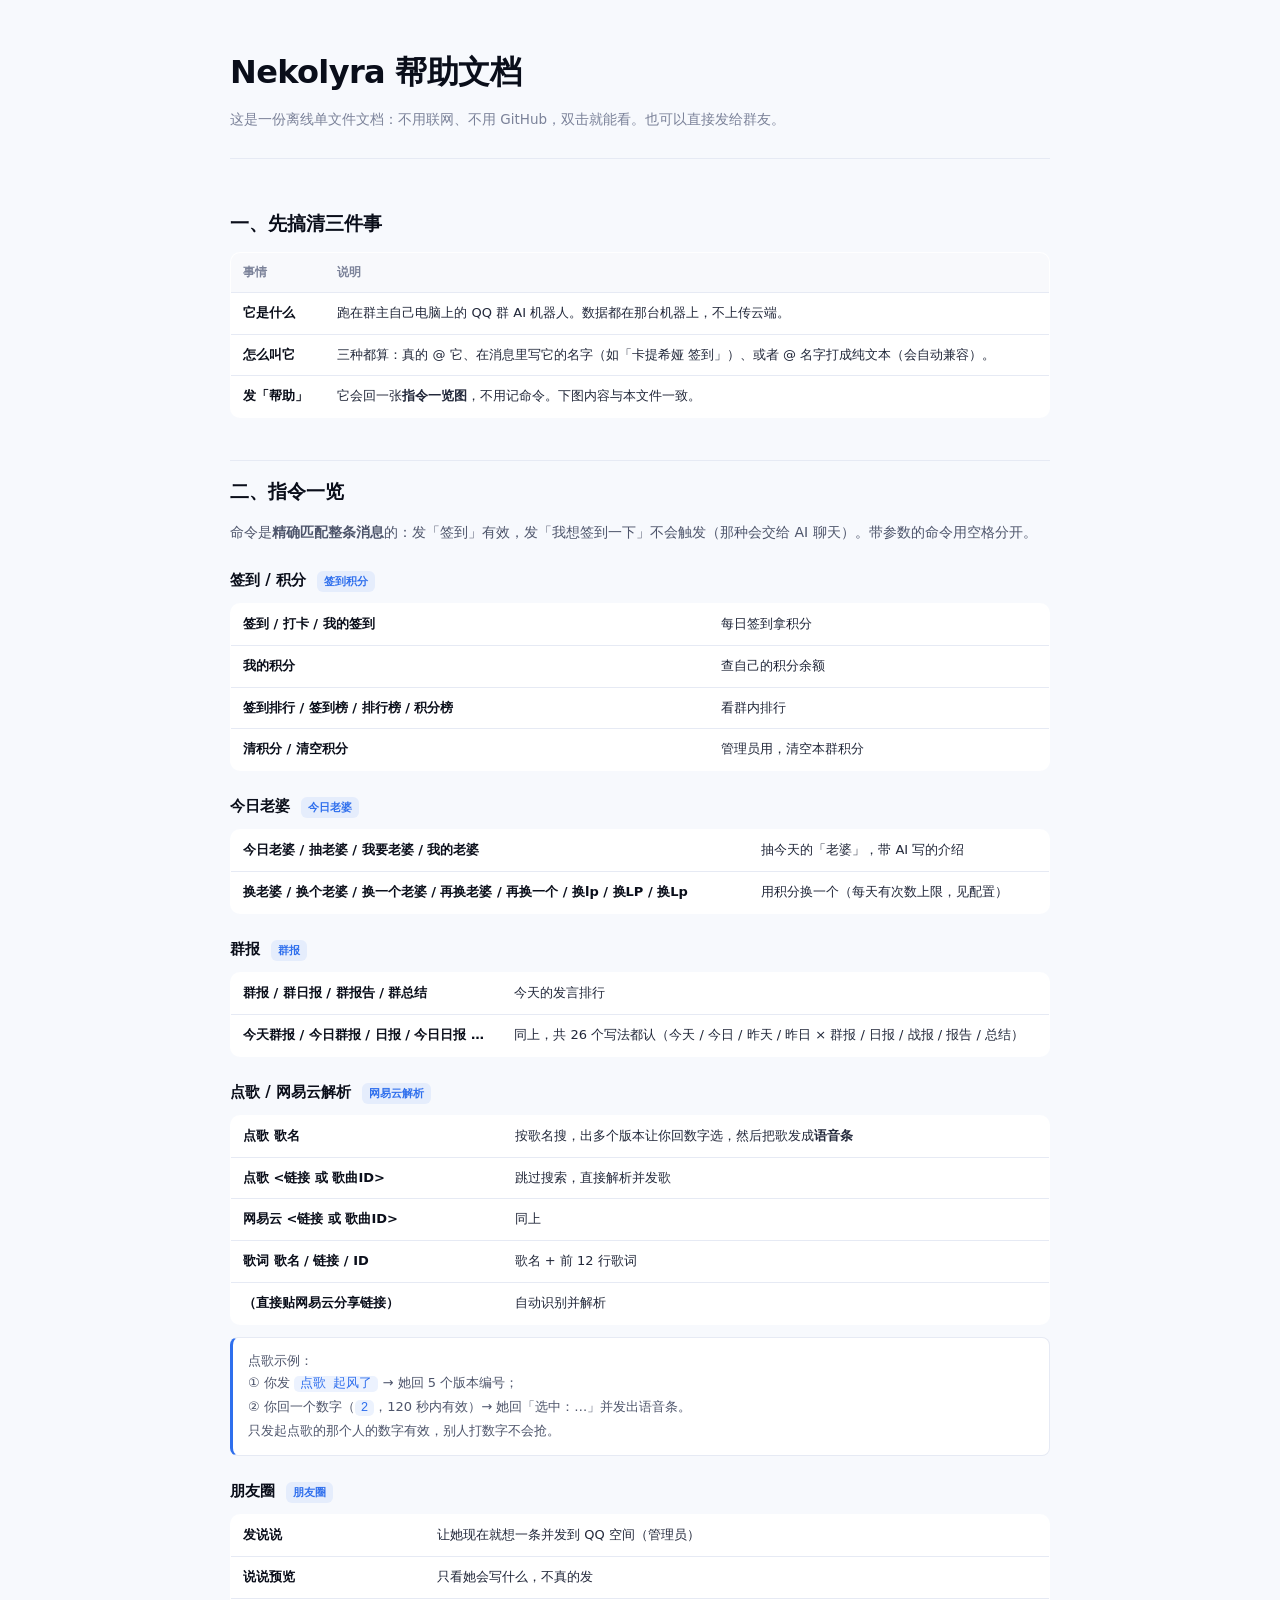
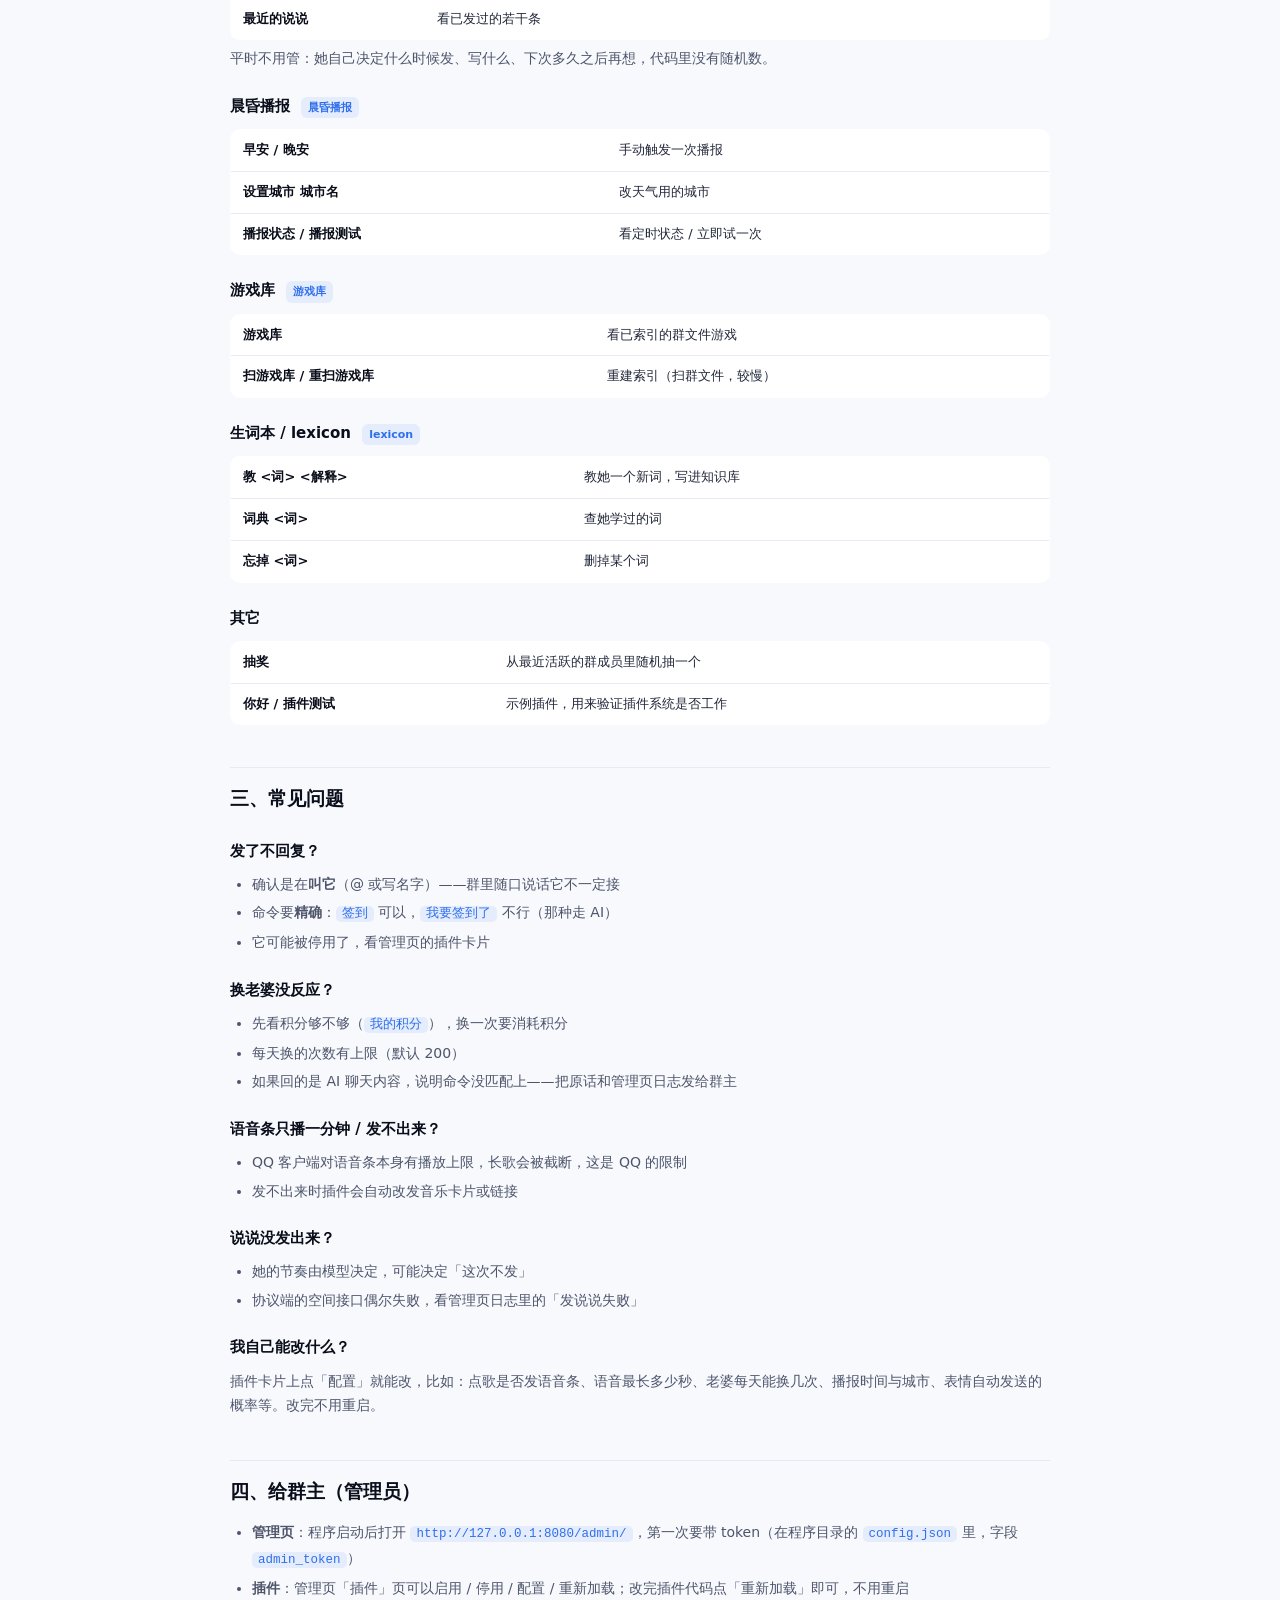
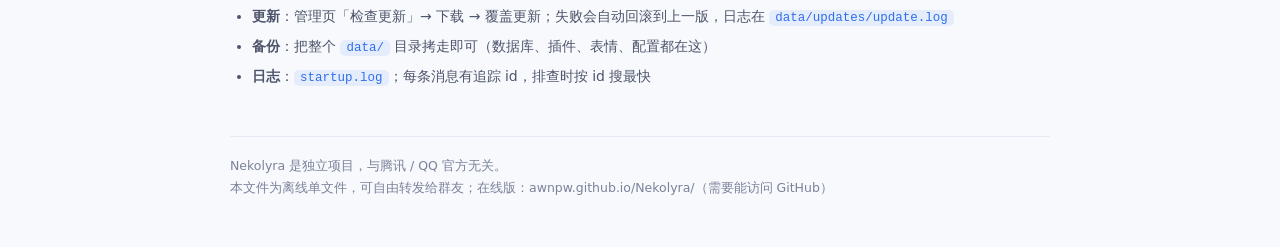
==== docs/help.html @ 8eb549a6 "站点更新 2026-10-25 00:16" ====
<!DOCTYPE html>
<html lang="zh-CN">
<head>
<meta charset="UTF-8">
<meta name="viewport" content="width=device-width, initial-scale=1.0">
<title>Nekolyra 帮助文档</title>
<style>
  :root{
    --ink:#0a0e1a; --text:#22283a; --text-2:#4e556b; --text-3:#7b8299;
    --bg:#f7f9fd; --card:#fff; --line:#e6eaf4; --blue:#2f6fed; --blue-soft:rgba(47,111,237,.09);
    --shadow:0 1px 2px rgba(16,24,40,.04),0 12px 32px -12px rgba(16,24,40,.12);
  }
  @media (prefers-color-scheme: dark){
    :root{--ink:#eef3fb;--text:#dbe3f3;--text-2:#a9b4cc;--text-3:#7f8aa6;
      --bg:#0b1120;--card:#121a2e;--line:#1e2942;--blue:#6aa9ff;--blue-soft:rgba(106,169,255,.13);
      --shadow:0 1px 2px rgba(0,0,0,.3),0 16px 40px -16px rgba(0,0,0,.6);}
  }
  *{box-sizing:border-box;margin:0;padding:0}
  body{font-family:system-ui,-apple-system,"Segoe UI","Microsoft YaHei",sans-serif;
    background:var(--bg);color:var(--text);line-height:1.75;-webkit-font-smoothing:antialiased}
  .wrap{max-width:860px;margin:0 auto;padding:0 20px 60px}
  header{padding:44px 0 26px;border-bottom:1px solid var(--line);margin-bottom:34px}
  h1{font-size:clamp(24px,4vw,32px);color:var(--ink);letter-spacing:-.02em}
  .sub{color:var(--text-3);font-size:13.5px;margin-top:8px}
  h2{font-size:19px;color:var(--ink);margin:42px 0 12px;padding-top:14px;border-top:1px solid var(--line)}
  h2:first-of-type{border-top:none;margin-top:0}
  h3{font-size:15px;color:var(--ink);margin:22px 0 8px}
  p,li{font-size:14px;color:var(--text-2)}
  ul,ol{margin:8px 0 8px 22px}
  li{margin:4px 0}
  code{background:var(--blue-soft);color:var(--blue);padding:1px 6px;border-radius:5px;
    font-family:ui-monospace,Consolas,monospace;font-size:12.5px}
  table{width:100%;border-collapse:collapse;margin:10px 0 6px;font-size:13px;
    background:var(--card);border:1px solid var(--line);border-radius:10px;overflow:hidden}
  th,td{padding:9px 12px;text-align:left;border-bottom:1px solid var(--line);vertical-align:top}
  th{font-size:12px;color:var(--text-3);font-weight:600;background:color-mix(in srgb,var(--line) 30%,transparent)}
  tr:last-child td{border-bottom:none}
  td:first-child{white-space:nowrap;color:var(--ink);font-weight:600}
  .note{background:var(--card);border:1px solid var(--line);border-left:3px solid var(--blue);
    border-radius:8px;padding:12px 15px;margin:12px 0;font-size:13px;color:var(--text-2)}
  .demo{background:var(--card);border:1px solid var(--line);border-radius:10px;padding:14px 16px;
    font-size:13px;line-height:1.9;color:var(--text-2);white-space:pre-wrap;margin:12px 0;
    font-family:ui-monospace,Consolas,"Microsoft YaHei",monospace}
  footer{margin-top:46px;padding-top:18px;border-top:1px solid var(--line);
    font-size:12.5px;color:var(--text-3)}
  .tag{display:inline-block;padding:1px 7px;border-radius:6px;font-size:11px;
    background:var(--blue-soft);color:var(--blue);margin-left:6px}
  @media print{ body{background:#fff} h2{page-break-after:avoid} table{page-break-inside:avoid} }
</style>
</head>
<body>
<div class="wrap">

<header>
  <h1>Nekolyra 帮助文档</h1>
  <p class="sub">这是一份离线单文件文档：不用联网、不用 GitHub，双击就能看。也可以直接发给群友。</p>
</header>

<h2>一、先搞清三件事</h2>
<table>
  <tr><th>事情</th><th>说明</th></tr>
  <tr><td>它是什么</td><td>跑在群主自己电脑上的 QQ 群 AI 机器人。数据都在那台机器上，不上传云端。</td></tr>
  <tr><td>怎么叫它</td><td>三种都算：真的 @ 它、在消息里写它的名字（如「卡提希娅 签到」）、或者 @ 名字打成纯文本（会自动兼容）。</td></tr>
  <tr><td>发「帮助」</td><td>它会回一张<b>指令一览图</b>，不用记命令。下图内容与本文件一致。</td></tr>
</table>

<h2>二、指令一览</h2>
<p>命令是<b>精确匹配整条消息</b>的：发「签到」有效，发「我想签到一下」不会触发（那种会交给 AI 聊天）。带参数的命令用空格分开。</p>

<h3>签到 / 积分 <span class="tag">签到积分</span></h3>
<table>
  <tr><td>签到 / 打卡 / 我的签到</td><td>每日签到拿积分</td></tr>
  <tr><td>我的积分</td><td>查自己的积分余额</td></tr>
  <tr><td>签到排行 / 签到榜 / 排行榜 / 积分榜</td><td>看群内排行</td></tr>
  <tr><td>清积分 / 清空积分</td><td>管理员用，清空本群积分</td></tr>
</table>

<h3>今日老婆 <span class="tag">今日老婆</span></h3>
<table>
  <tr><td>今日老婆 / 抽老婆 / 我要老婆 / 我的老婆</td><td>抽今天的「老婆」，带 AI 写的介绍</td></tr>
  <tr><td>换老婆 / 换个老婆 / 换一个老婆 / 再换老婆 / 再换一个 / 换lp / 换LP / 换Lp</td><td>用积分换一个（每天有次数上限，见配置）</td></tr>
</table>

<h3>群报 <span class="tag">群报</span></h3>
<table>
  <tr><td>群报 / 群日报 / 群报告 / 群总结</td><td>今天的发言排行</td></tr>
  <tr><td>今天群报 / 今日群报 / 日报 / 今日日报 …</td><td>同上，共 26 个写法都认（今天 / 今日 / 昨天 / 昨日 × 群报 / 日报 / 战报 / 报告 / 总结）</td></tr>
</table>

<h3>点歌 / 网易云解析 <span class="tag">网易云解析</span></h3>
<table>
  <tr><td>点歌 歌名</td><td>按歌名搜，出多个版本让你回数字选，然后把歌发成<b>语音条</b></td></tr>
  <tr><td>点歌 &lt;链接 或 歌曲ID&gt;</td><td>跳过搜索，直接解析并发歌</td></tr>
  <tr><td>网易云 &lt;链接 或 歌曲ID&gt;</td><td>同上</td></tr>
  <tr><td>歌词 歌名 / 链接 / ID</td><td>歌名 + 前 12 行歌词</td></tr>
  <tr><td>（直接贴网易云分享链接）</td><td>自动识别并解析</td></tr>
</table>
<div class="note">
  点歌示例：<br>
  ① 你发 <code>点歌 起风了</code> → 她回 5 个版本编号；<br>
  ② 你回一个数字（<code>2</code>，120 秒内有效）→ 她回「选中：…」并发出语音条。<br>
  只发起点歌的那个人的数字有效，别人打数字不会抢。
</div>

<h3>朋友圈 <span class="tag">朋友圈</span></h3>
<table>
  <tr><td>发说说</td><td>让她现在就想一条并发到 QQ 空间（管理员）</td></tr>
  <tr><td>说说预览</td><td>只看她会写什么，不真的发</td></tr>
  <tr><td>最近的说说</td><td>看已发过的若干条</td></tr>
</table>
<p>平时不用管：她自己决定什么时候发、写什么、下次多久之后再想，代码里没有随机数。</p>

<h3>晨昏播报 <span class="tag">晨昏播报</span></h3>
<table>
  <tr><td>早安 / 晚安</td><td>手动触发一次播报</td></tr>
  <tr><td>设置城市 城市名</td><td>改天气用的城市</td></tr>
  <tr><td>播报状态 / 播报测试</td><td>看定时状态 / 立即试一次</td></tr>
</table>

<h3>游戏库 <span class="tag">游戏库</span></h3>
<table>
  <tr><td>游戏库</td><td>看已索引的群文件游戏</td></tr>
  <tr><td>扫游戏库 / 重扫游戏库</td><td>重建索引（扫群文件，较慢）</td></tr>
</table>

<h3>生词本 / lexicon <span class="tag">lexicon</span></h3>
<table>
  <tr><td>教 &lt;词&gt; &lt;解释&gt;</td><td>教她一个新词，写进知识库</td></tr>
  <tr><td>词典 &lt;词&gt;</td><td>查她学过的词</td></tr>
  <tr><td>忘掉 &lt;词&gt;</td><td>删掉某个词</td></tr>
</table>

<h3>其它</h3>
<table>
  <tr><td>抽奖</td><td>从最近活跃的群成员里随机抽一个</td></tr>
  <tr><td>你好 / 插件测试</td><td>示例插件，用来验证插件系统是否工作</td></tr>
</table>

<h2>三、常见问题</h2>

<h3>发了不回复？</h3>
<ul>
  <li>确认是在<b>叫它</b>（@ 或写名字）——群里随口说话它不一定接</li>
  <li>命令要<b>精确</b>：<code>签到</code> 可以，<code>我要签到了</code> 不行（那种走 AI）</li>
  <li>它可能被停用了，看管理页的插件卡片</li>
</ul>

<h3>换老婆没反应？</h3>
<ul>
  <li>先看积分够不够（<code>我的积分</code>），换一次要消耗积分</li>
  <li>每天换的次数有上限（默认 200）</li>
  <li>如果回的是 AI 聊天内容，说明命令没匹配上——把原话和管理页日志发给群主</li>
</ul>

<h3>语音条只播一分钟 / 发不出来？</h3>
<ul>
  <li>QQ 客户端对语音条本身有播放上限，长歌会被截断，这是 QQ 的限制</li>
  <li>发不出来时插件会自动改发音乐卡片或链接</li>
</ul>

<h3>说说没发出来？</h3>
<ul>
  <li>她的节奏由模型决定，可能决定「这次不发」</li>
  <li>协议端的空间接口偶尔失败，看管理页日志里的「发说说失败」</li>
</ul>

<h3>我自己能改什么？</h3>
<p>插件卡片上点「配置」就能改，比如：点歌是否发语音条、语音最长多少秒、老婆每天能换几次、播报时间与城市、表情自动发送的概率等。改完不用重启。</p>

<h2>四、给群主（管理员）</h2>
<ul>
  <li><b>管理页</b>：程序启动后打开 <code>http://127.0.0.1:8080/admin/</code>，第一次要带 token（在程序目录的 <code>config.json</code> 里，字段 <code>admin_token</code>）</li>
  <li><b>插件</b>：管理页「插件」页可以启用 / 停用 / 配置 / 重新加载；改完插件代码点「重新加载」即可，不用重启</li>
  <li><b>更新</b>：管理页「检查更新」→ 下载 → 覆盖更新；失败会自动回滚到上一版，日志在 <code>data/updates/update.log</code></li>
  <li><b>备份</b>：把整个 <code>data/</code> 目录拷走即可（数据库、插件、表情、配置都在这）</li>
  <li><b>日志</b>：<code>startup.log</code>；每条消息有追踪 id，排查时按 id 搜最快</li>
</ul>

<footer>
  Nekolyra 是独立项目，与腾讯 / QQ 官方无关。<br>
  本文件为离线单文件，可自由转发给群友；在线版：awnpw.github.io/Nekolyra/（需要能访问 GitHub）
</footer>

</div>
</body>
</html>
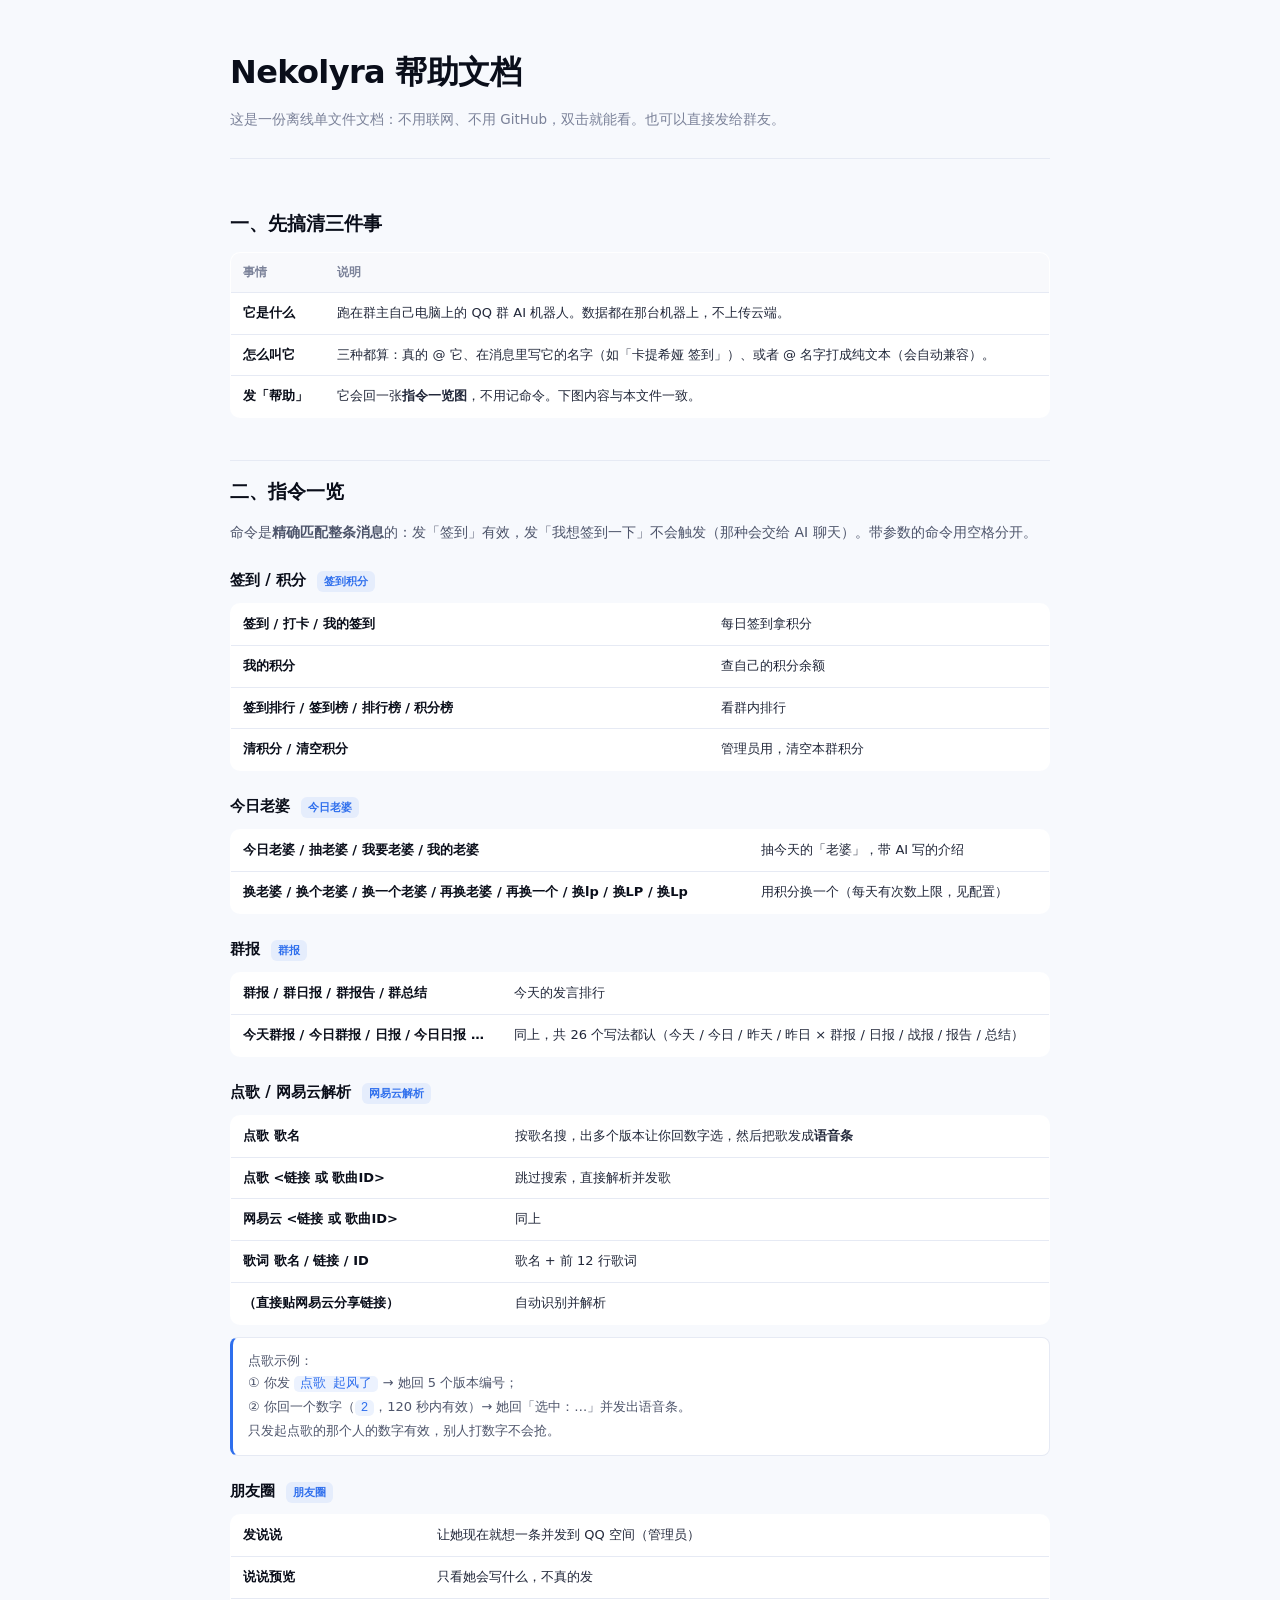
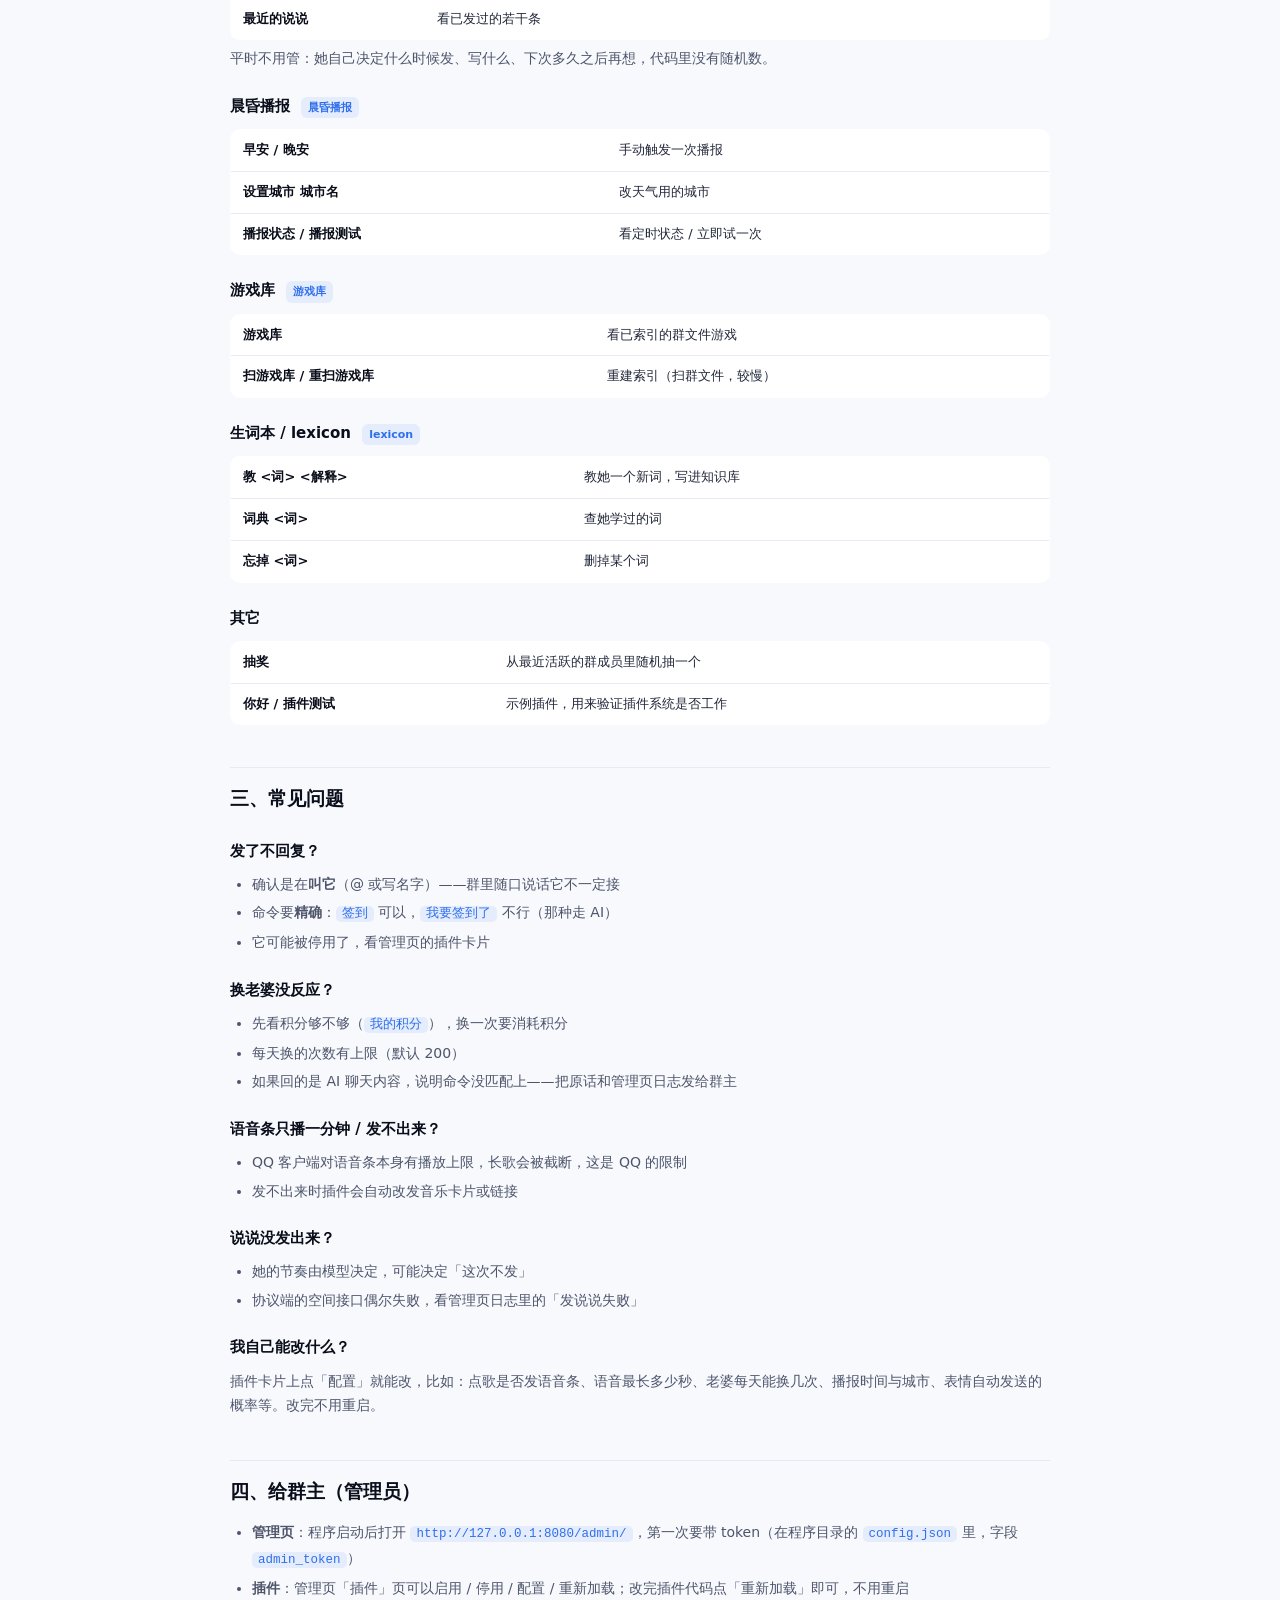
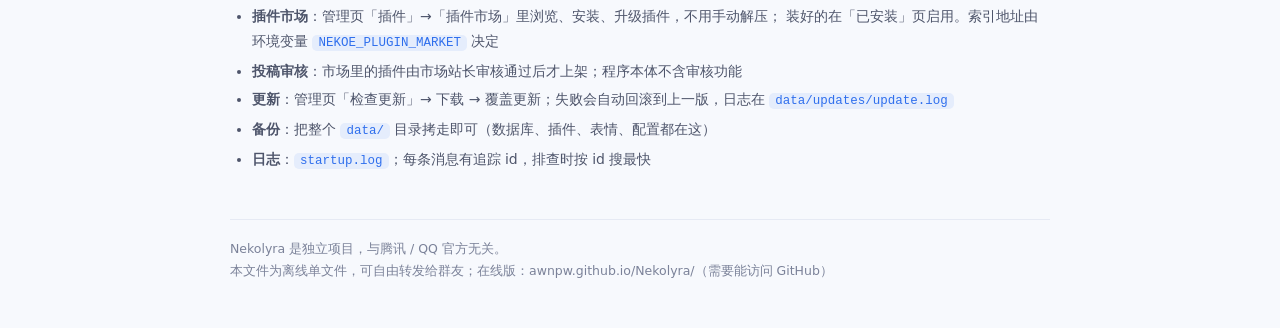
==== commit 33ac5acf: "更新文档与插件数据（v1.0.5.4） - 文档与代码对齐：版本号、自带插件数量（12 个）、配置项补齐到 113 个键   （原先漏记的语音、界面、AI 限流等 31 个键已补入配置项文档） - 修" ====
--- a/docs/help.html
+++ b/docs/help.html
@@ -171,6 +171,10 @@
 <ul>
   <li><b>管理页</b>：程序启动后打开 <code>http://127.0.0.1:8080/admin/</code>，第一次要带 token（在程序目录的 <code>config.json</code> 里，字段 <code>admin_token</code>）</li>
   <li><b>插件</b>：管理页「插件」页可以启用 / 停用 / 配置 / 重新加载；改完插件代码点「重新加载」即可，不用重启</li>
+
+  <li><b>插件市场</b>：管理页「插件」→「插件市场」里浏览、安装、升级插件，不用手动解压；
+      装好的在「已安装」页启用。索引地址由环境变量 <code>NEKOE_PLUGIN_MARKET</code> 决定</li>
+  <li><b>投稿审核</b>：市场里的插件由市场站长审核通过后才上架；程序本体不含审核功能</li>
   <li><b>更新</b>：管理页「检查更新」→ 下载 → 覆盖更新；失败会自动回滚到上一版，日志在 <code>data/updates/update.log</code></li>
   <li><b>备份</b>：把整个 <code>data/</code> 目录拷走即可（数据库、插件、表情、配置都在这）</li>
   <li><b>日志</b>：<code>startup.log</code>；每条消息有追踪 id，排查时按 id 搜最快</li>
